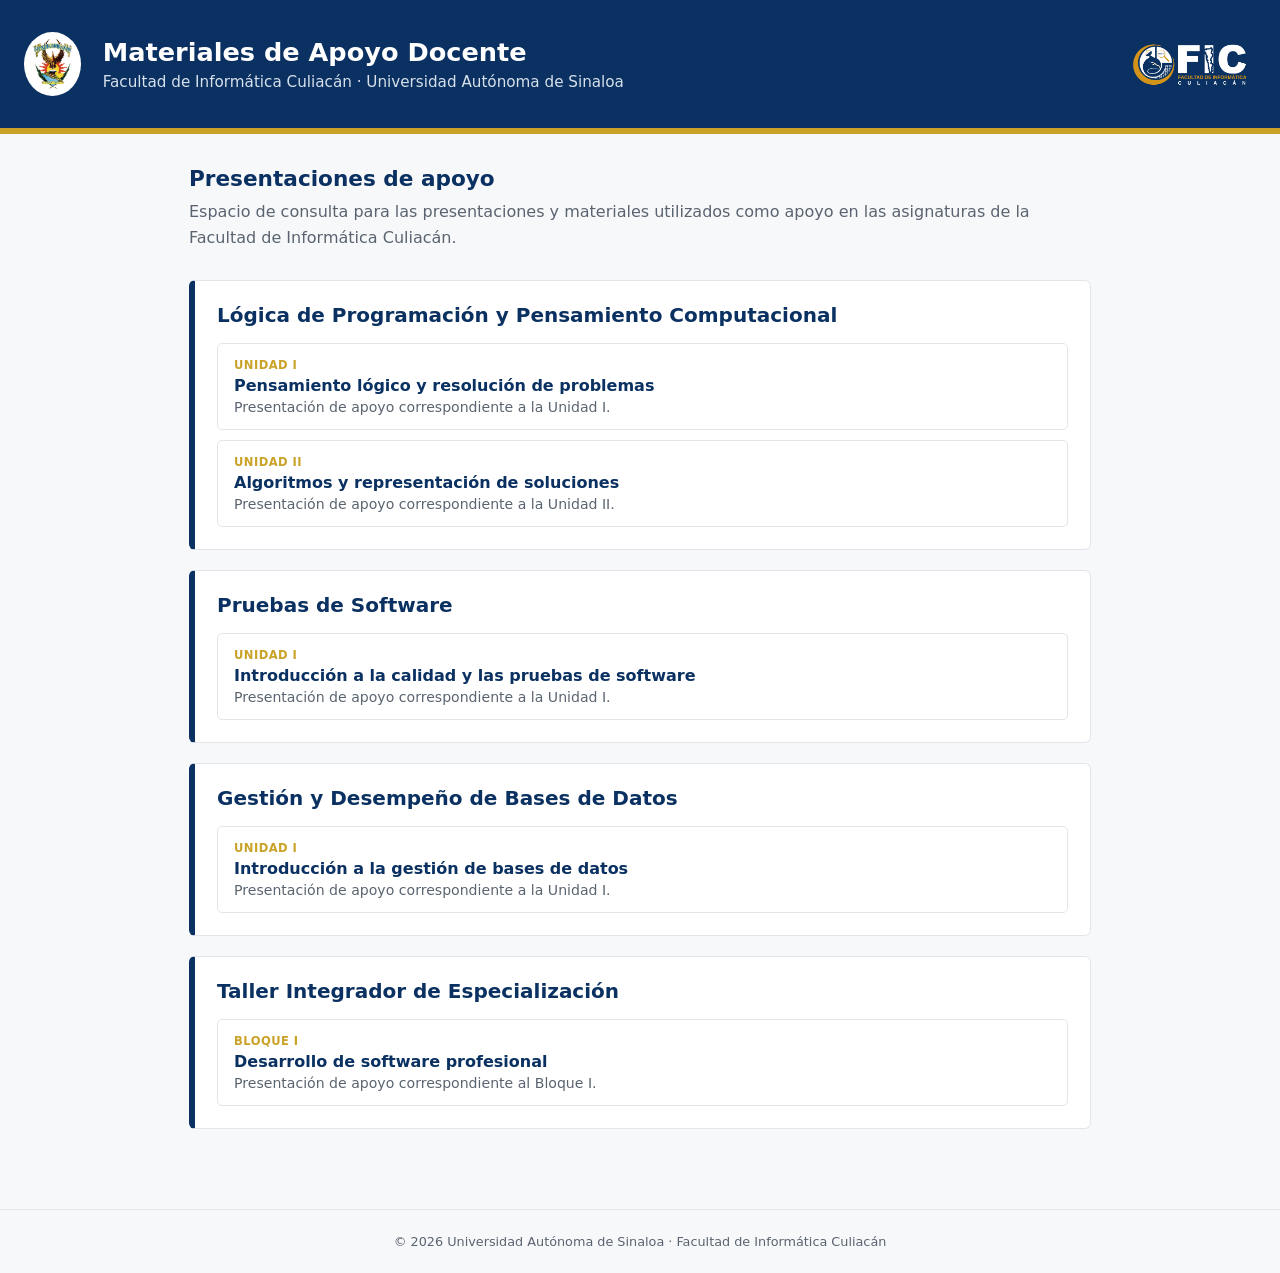
==== index.html @ dc31ddae "feat: configurar GitHub Pages para materiales docentes" ====
<!DOCTYPE html>
<html lang="es">
<head>
  <meta charset="UTF-8">
  <meta name="viewport" content="width=device-width, initial-scale=1.0">

  <title>Materiales de Apoyo Docente · Facultad de Informática Culiacán · UAS</title>

  <style>
    :root {
      --azul-uas: #0a3161;
      --dorado-uas: #c9a227;
      --gris-academico: #5a6470;
      --fondo-claro: #f7f8fa;
      --borde: #e2e6eb;
    }

    * {
      box-sizing: border-box;
    }

    body {
      margin: 0;
      font-family: 'Segoe UI', system-ui, -apple-system, sans-serif;
      background: var(--fondo-claro);
      color: #1c1f24;
    }

    header {
      background: var(--azul-uas);
      color: #fff;
      padding: 32px 24px;
      border-bottom: 6px solid var(--dorado-uas);

      display: flex;
      align-items: center;
      gap: 22px;
      flex-wrap: wrap;
    }

    header img.logo {
      height: 64px;
      width: auto;
      display: block;
    }

    header img.logo-uas {
      background: #fff;
      border-radius: 50%;
      padding: 4px;
    }

    header .titulo {
      flex: 1;
      min-width: 260px;
    }

    header h1 {
      margin: 0 0 6px;
      font-size: 1.6em;
    }

    header p {
      margin: 0;
      color: #d8e0ec;
      font-size: 0.95em;
    }

    main {
      max-width: 950px;
      margin: 0 auto;
      padding: 32px 24px 60px;
    }

    .introduccion {
      margin-bottom: 30px;
    }

    .introduccion h2 {
      margin: 0 0 8px;
      color: var(--azul-uas);
      font-size: 1.35em;
    }

    .introduccion p {
      margin: 0;
      color: var(--gris-academico);
      line-height: 1.6;
    }

    .materia {
      background: #fff;
      border: 1px solid var(--borde);
      border-left: 6px solid var(--azul-uas);
      border-radius: 6px;
      padding: 22px;
      margin-bottom: 20px;
    }

    .materia h2 {
      margin: 0 0 16px;
      color: var(--azul-uas);
      font-size: 1.25em;
    }

    .unidad {
      display: block;
      padding: 14px 16px;
      margin-top: 10px;
      border: 1px solid var(--borde);
      border-radius: 5px;
      text-decoration: none;
      color: inherit;
      background: #fff;
      transition: box-shadow 0.15s ease, transform 0.15s ease;
    }

    .unidad:hover {
      box-shadow: 0 3px 12px rgba(10, 49, 97, 0.12);
      transform: translateY(-1px);
    }

    .unidad .tag {
      display: block;
      margin-bottom: 4px;
      color: var(--dorado-uas);
      font-size: 0.72em;
      font-weight: 700;
      letter-spacing: 0.04em;
      text-transform: uppercase;
    }

    .unidad h3 {
      margin: 0 0 4px;
      color: var(--azul-uas);
      font-size: 1em;
    }

    .unidad p {
      margin: 0;
      color: var(--gris-academico);
      font-size: 0.88em;
    }

    footer {
      text-align: center;
      padding: 24px;
      color: var(--gris-academico);
      font-size: 0.8em;
      border-top: 1px solid var(--borde);
    }
  </style>
</head>

<body>

<header>

  <img
    class="logo logo-uas"
    src="recursos/imagenes/logo-uas.png"
    alt="Escudo de la Universidad Autónoma de Sinaloa"
  >

  <div class="titulo">
    <h1>Materiales de Apoyo Docente</h1>
    <p>
      Facultad de Informática Culiacán · Universidad Autónoma de Sinaloa
    </p>
  </div>

  <img
    class="logo"
    src="recursos/imagenes/logo-fic-2.png"
    alt="Facultad de Informática Culiacán"
  >

</header>

<main>

  <section class="introduccion">

    <h2>Presentaciones de apoyo</h2>

    <p>
      Espacio de consulta para las presentaciones y materiales utilizados
      como apoyo en las asignaturas de la Facultad de Informática Culiacán.
    </p>

  </section>


  <!-- ========================================================= -->
  <!-- LÓGICA DE PROGRAMACIÓN Y PENSAMIENTO COMPUTACIONAL -->
  <!-- ========================================================= -->

  <section class="materia">

    <h2>Lógica de Programación y Pensamiento Computacional</h2>

    <a
      class="unidad"
      href="presentaciones/logica-programacion/unidad-01/01-unidad-01.html"
    >
      <span class="tag">Unidad I</span>
      <h3>Pensamiento lógico y resolución de problemas</h3>
      <p>
        Presentación de apoyo correspondiente a la Unidad I.
      </p>
    </a>

    <a
      class="unidad"
      href="presentaciones/logica-programacion/unidad-02/01-unidad-02.html"
    >
      <span class="tag">Unidad II</span>
      <h3>Algoritmos y representación de soluciones</h3>
      <p>
        Presentación de apoyo correspondiente a la Unidad II.
      </p>
    </a>

  </section>


  <!-- ========================================================= -->
  <!-- PRUEBAS DE SOFTWARE -->
  <!-- ========================================================= -->

  <section class="materia">

    <h2>Pruebas de Software</h2>

    <a
      class="unidad"
      href="presentaciones/pruebas-software/unidad-01/01-calidad-software.html"
    >
      <span class="tag">Unidad I</span>
      <h3>Introducción a la calidad y las pruebas de software</h3>
      <p>
        Presentación de apoyo correspondiente a la Unidad I.
      </p>
    </a>

  </section>


  <!-- ========================================================= -->
  <!-- GESTIÓN Y DESEMPEÑO DE BASES DE DATOS -->
  <!-- ========================================================= -->

  <section class="materia">

    <h2>Gestión y Desempeño de Bases de Datos</h2>

    <a
      class="unidad"
      href="presentaciones/dba/unidad-01/01-unidad-01.html"
    >
      <span class="tag">Unidad I</span>
      <h3>Introducción a la gestión de bases de datos</h3>
      <p>
        Presentación de apoyo correspondiente a la Unidad I.
      </p>
    </a>

  </section>


  <!-- ========================================================= -->
  <!-- TALLER INTEGRADOR -->
  <!-- ========================================================= -->

  <section class="materia">

    <h2>Taller Integrador de Especialización</h2>

    <a
      class="unidad"
      href="presentaciones/taller-integrador/bloque-01/01-bloque-01.html"
    >
      <span class="tag">Bloque I</span>
      <h3>Desarrollo de software profesional</h3>
      <p>
        Presentación de apoyo correspondiente al Bloque I.
      </p>
    </a>

  </section>

</main>

<footer>

  © 2026 Universidad Autónoma de Sinaloa ·
  Facultad de Informática Culiacán

</footer>

</body>
</html>
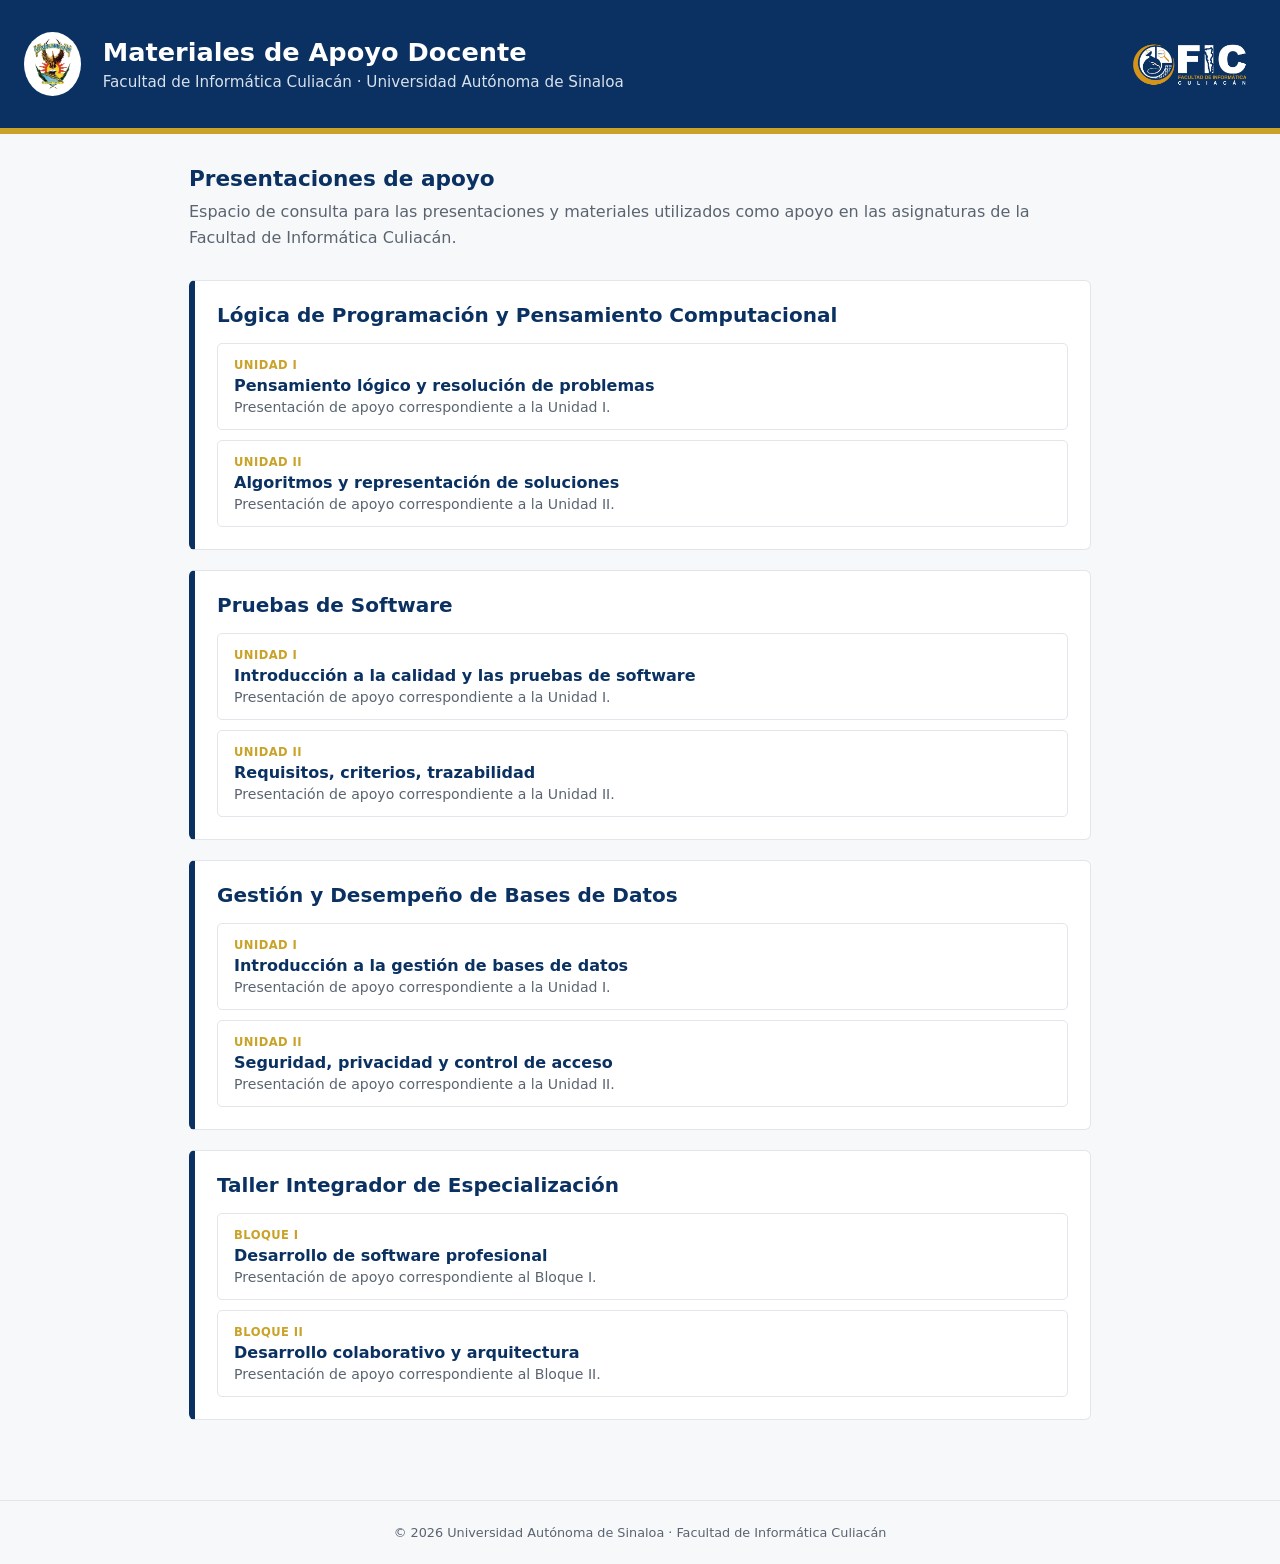
==== commit 1bad5ccf: "feat: ajuste index para incluir referencia a materiales de unidad 2" ====
--- a/index.html
+++ b/index.html
@@ -243,6 +243,17 @@
       </p>
     </a>
 
+    <a
+    class="unidad"
+    href="presentaciones/pruebas-software/unidad-02/02-requisitos-criterios-trazabilidad.html"
+  >
+    <span class="tag">Unidad II</span>
+    <h3>Requisitos, criterios, trazabilidad</h3>
+    <p>
+      Presentación de apoyo correspondiente a la Unidad II.
+    </p>
+  </a>
+
   </section>
 
 
@@ -265,6 +276,17 @@
       </p>
     </a>
 
+    <a
+    class="unidad"
+    href="presentaciones/dba/unidad-02/02-unidad-02.html"
+  >
+    <span class="tag">Unidad II</span>
+    <h3>Seguridad, privacidad y control de acceso</h3>
+    <p>
+      Presentación de apoyo correspondiente a la Unidad II.
+    </p>
+  </a>
+
   </section>
 
 
@@ -287,6 +309,17 @@
       </p>
     </a>
 
+    <a
+      class="unidad"
+      href="presentaciones/taller-integrador/bloque-02/02-bloque-02.html"
+    >
+      <span class="tag">Bloque II</span>
+      <h3>Desarrollo colaborativo y arquitectura</h3>
+      <p>
+        Presentación de apoyo correspondiente al Bloque II.
+      </p>
+    </a>
+
   </section>
 
 </main>
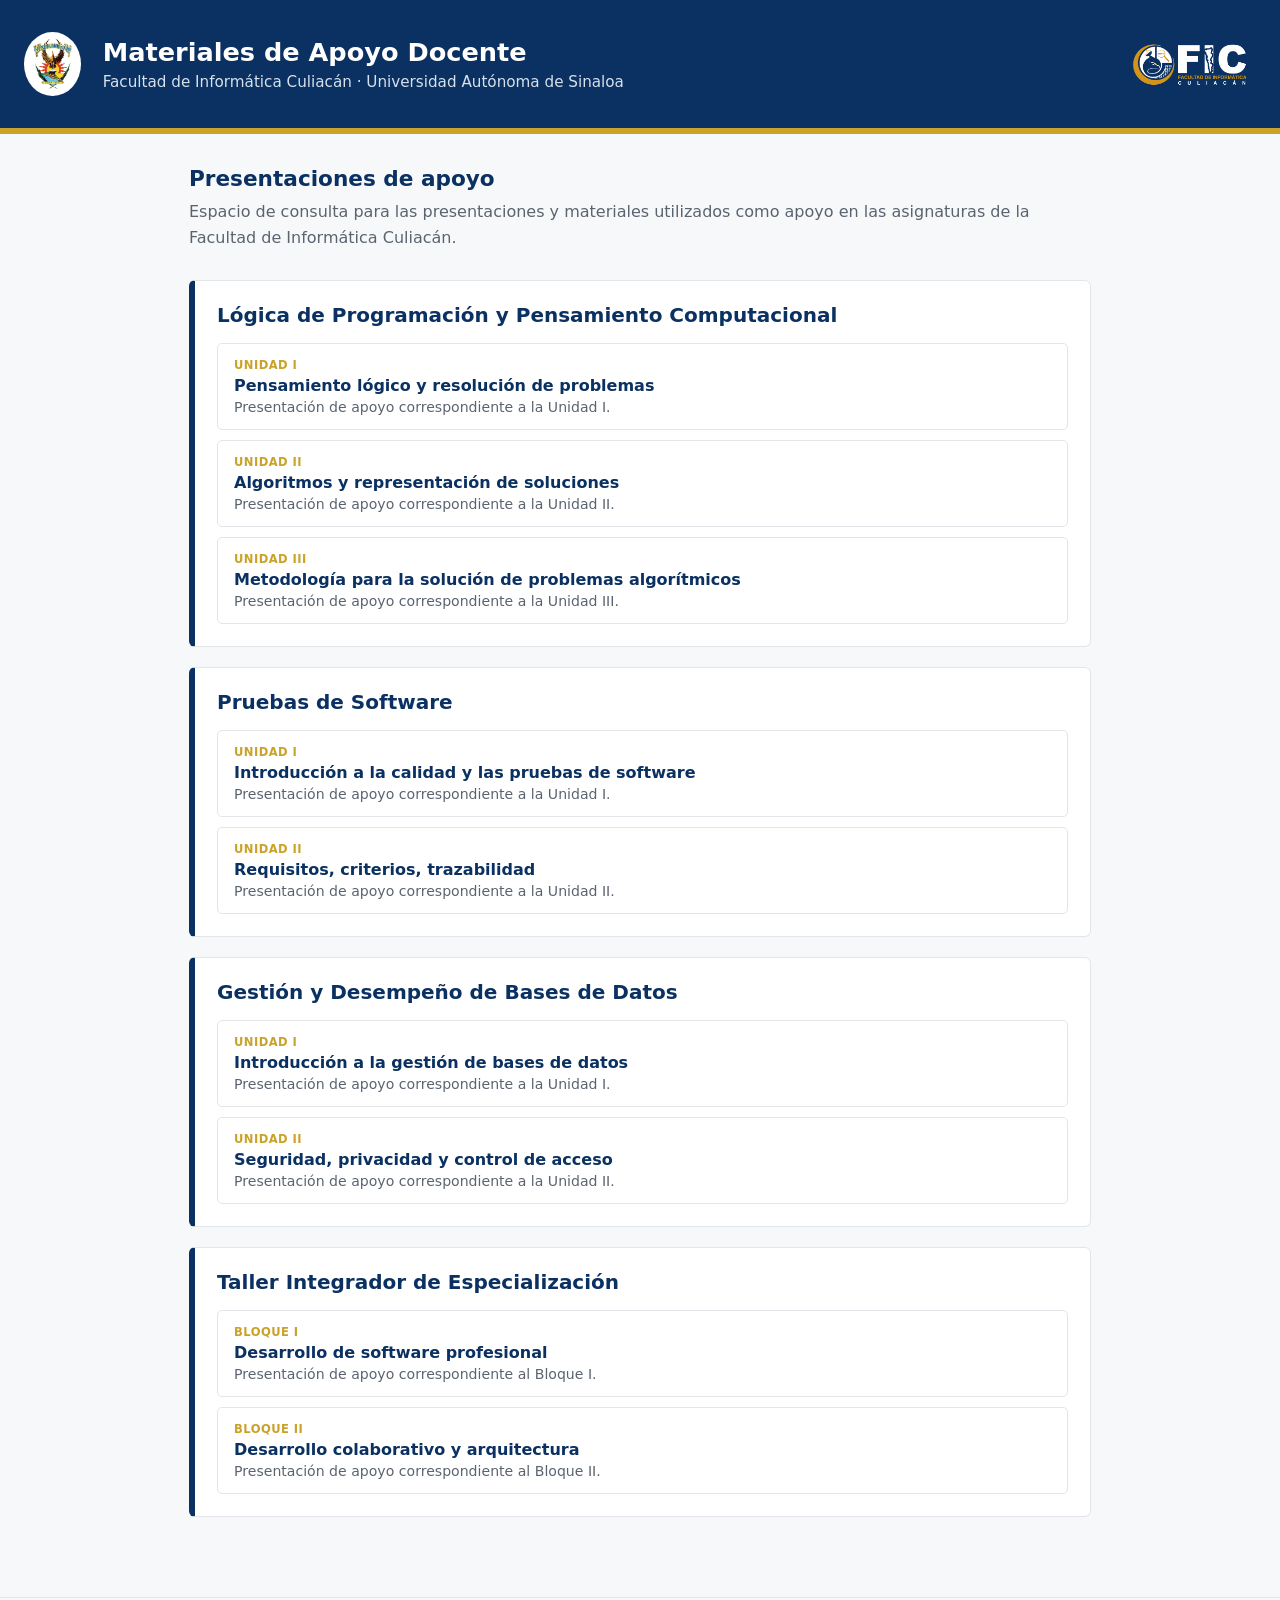
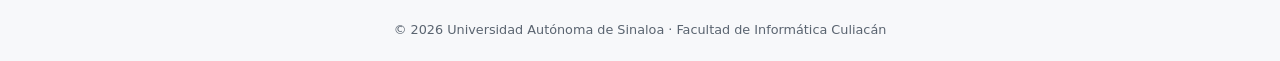
==== commit 17fb9586: "feat: agregar referecia material unidad 03 de lógica de programación" ====
--- a/index.html
+++ b/index.html
@@ -212,12 +212,23 @@
 
     <a
       class="unidad"
-      href="presentaciones/logica-programacion/unidad-02/01-unidad-02.html"
+      href="presentaciones/logica-programacion/unidad-02/02-unidad-02.html"
     >
       <span class="tag">Unidad II</span>
       <h3>Algoritmos y representación de soluciones</h3>
       <p>
         Presentación de apoyo correspondiente a la Unidad II.
+      </p>
+    </a>
+
+    <a
+      class="unidad"
+      href="presentaciones/logica-programacion/unidad-03/03-unidad-03.html"
+    >
+      <span class="tag">Unidad III</span>
+      <h3>Metodología para la solución de problemas algorítmicos</h3>
+      <p>
+        Presentación de apoyo correspondiente a la Unidad III.
       </p>
     </a>
 
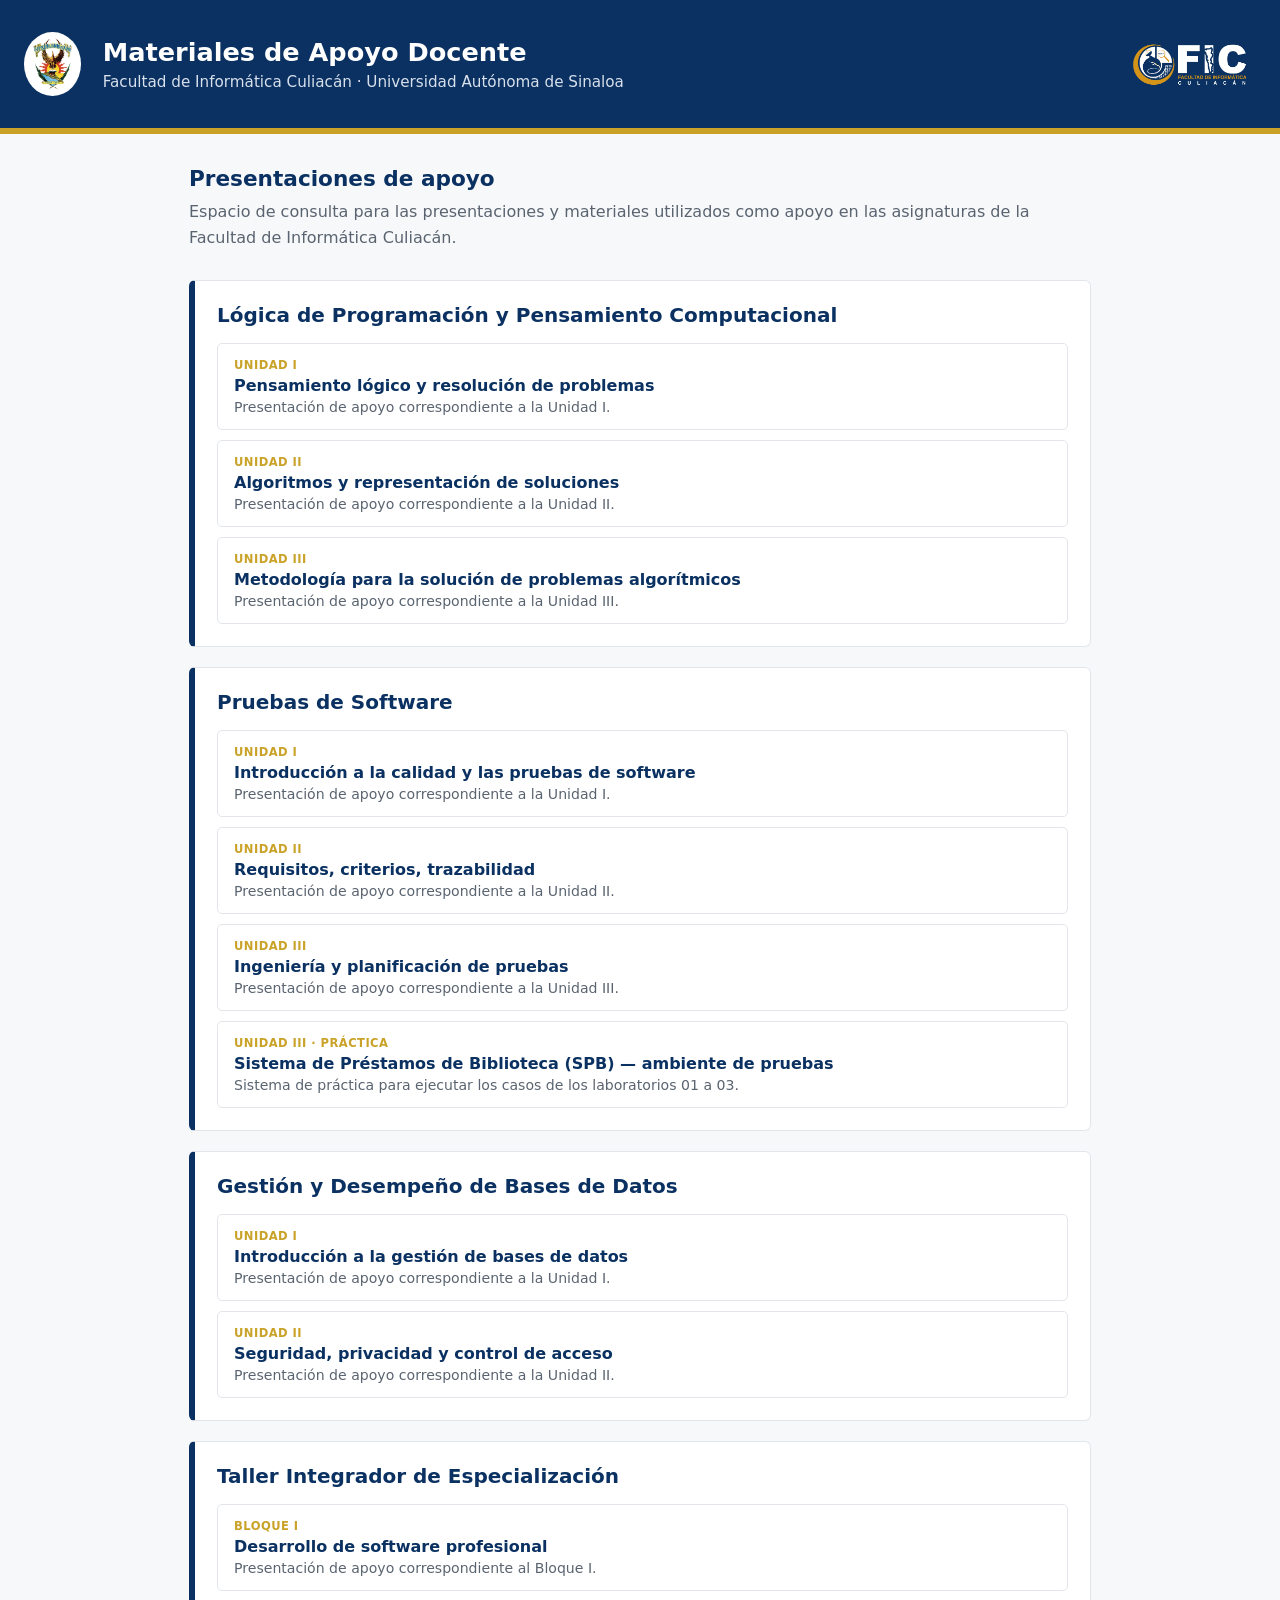
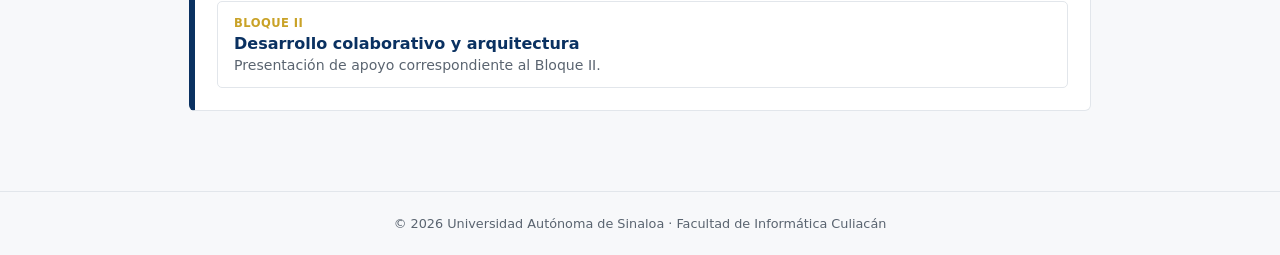
==== commit 472d623b: "feat: agregar material para la unidad 3 de pruebas de software - Presentación de la Unidad III (Inge" ====
--- a/index.html
+++ b/index.html
@@ -265,6 +265,28 @@
     </p>
   </a>
 
+    <a
+      class="unidad"
+      href="presentaciones/pruebas-software/unidad-03/03-ingenieria-planificacion-pruebas.html"
+    >
+      <span class="tag">Unidad III</span>
+      <h3>Ingeniería y planificación de pruebas</h3>
+      <p>
+        Presentación de apoyo correspondiente a la Unidad III.
+      </p>
+    </a>
+
+    <a
+      class="unidad"
+      href="presentaciones/pruebas-software/unidad-03/unidad03_spb_practica.html"
+    >
+      <span class="tag">Unidad III · Práctica</span>
+      <h3>Sistema de Préstamos de Biblioteca (SPB) — ambiente de pruebas</h3>
+      <p>
+        Sistema de práctica para ejecutar los casos de los laboratorios 01 a 03.
+      </p>
+    </a>
+
   </section>
 
 
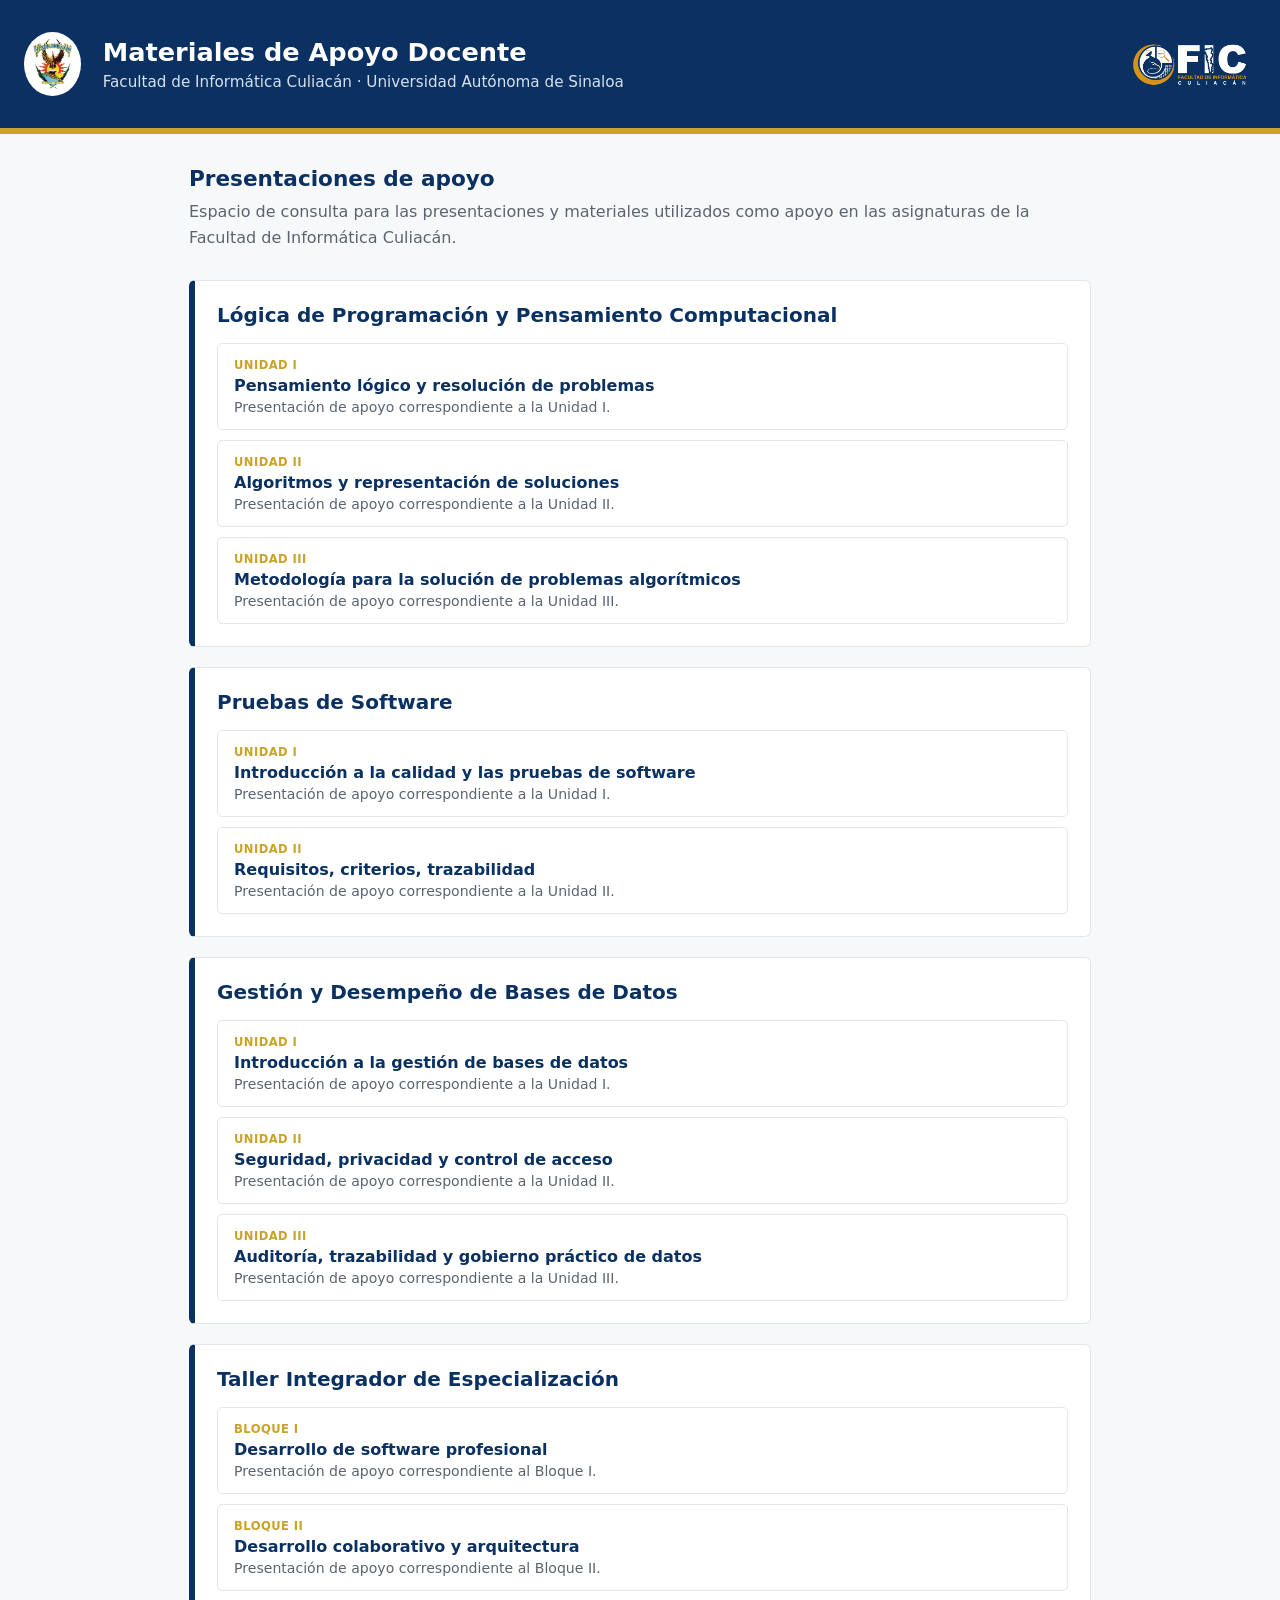
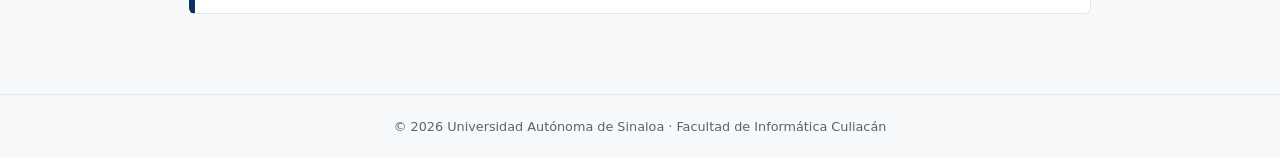
==== commit 08fd3b30: "feat: agregar materiales para la unidad 03 de dba" ====
--- a/index.html
+++ b/index.html
@@ -265,28 +265,6 @@
     </p>
   </a>
 
-    <a
-      class="unidad"
-      href="presentaciones/pruebas-software/unidad-03/03-ingenieria-planificacion-pruebas.html"
-    >
-      <span class="tag">Unidad III</span>
-      <h3>Ingeniería y planificación de pruebas</h3>
-      <p>
-        Presentación de apoyo correspondiente a la Unidad III.
-      </p>
-    </a>
-
-    <a
-      class="unidad"
-      href="presentaciones/pruebas-software/unidad-03/unidad03_spb_practica.html"
-    >
-      <span class="tag">Unidad III · Práctica</span>
-      <h3>Sistema de Préstamos de Biblioteca (SPB) — ambiente de pruebas</h3>
-      <p>
-        Sistema de práctica para ejecutar los casos de los laboratorios 01 a 03.
-      </p>
-    </a>
-
   </section>
 
 
@@ -320,6 +298,17 @@
     </p>
   </a>
 
+    <a
+      class="unidad"
+      href="presentaciones/dba/unidad-03/03-unidad-03.html"
+    >
+      <span class="tag">Unidad III</span>
+      <h3>Auditoría, trazabilidad y gobierno práctico de datos</h3>
+      <p>
+        Presentación de apoyo correspondiente a la Unidad III.
+      </p>
+    </a>
+
   </section>
 
 
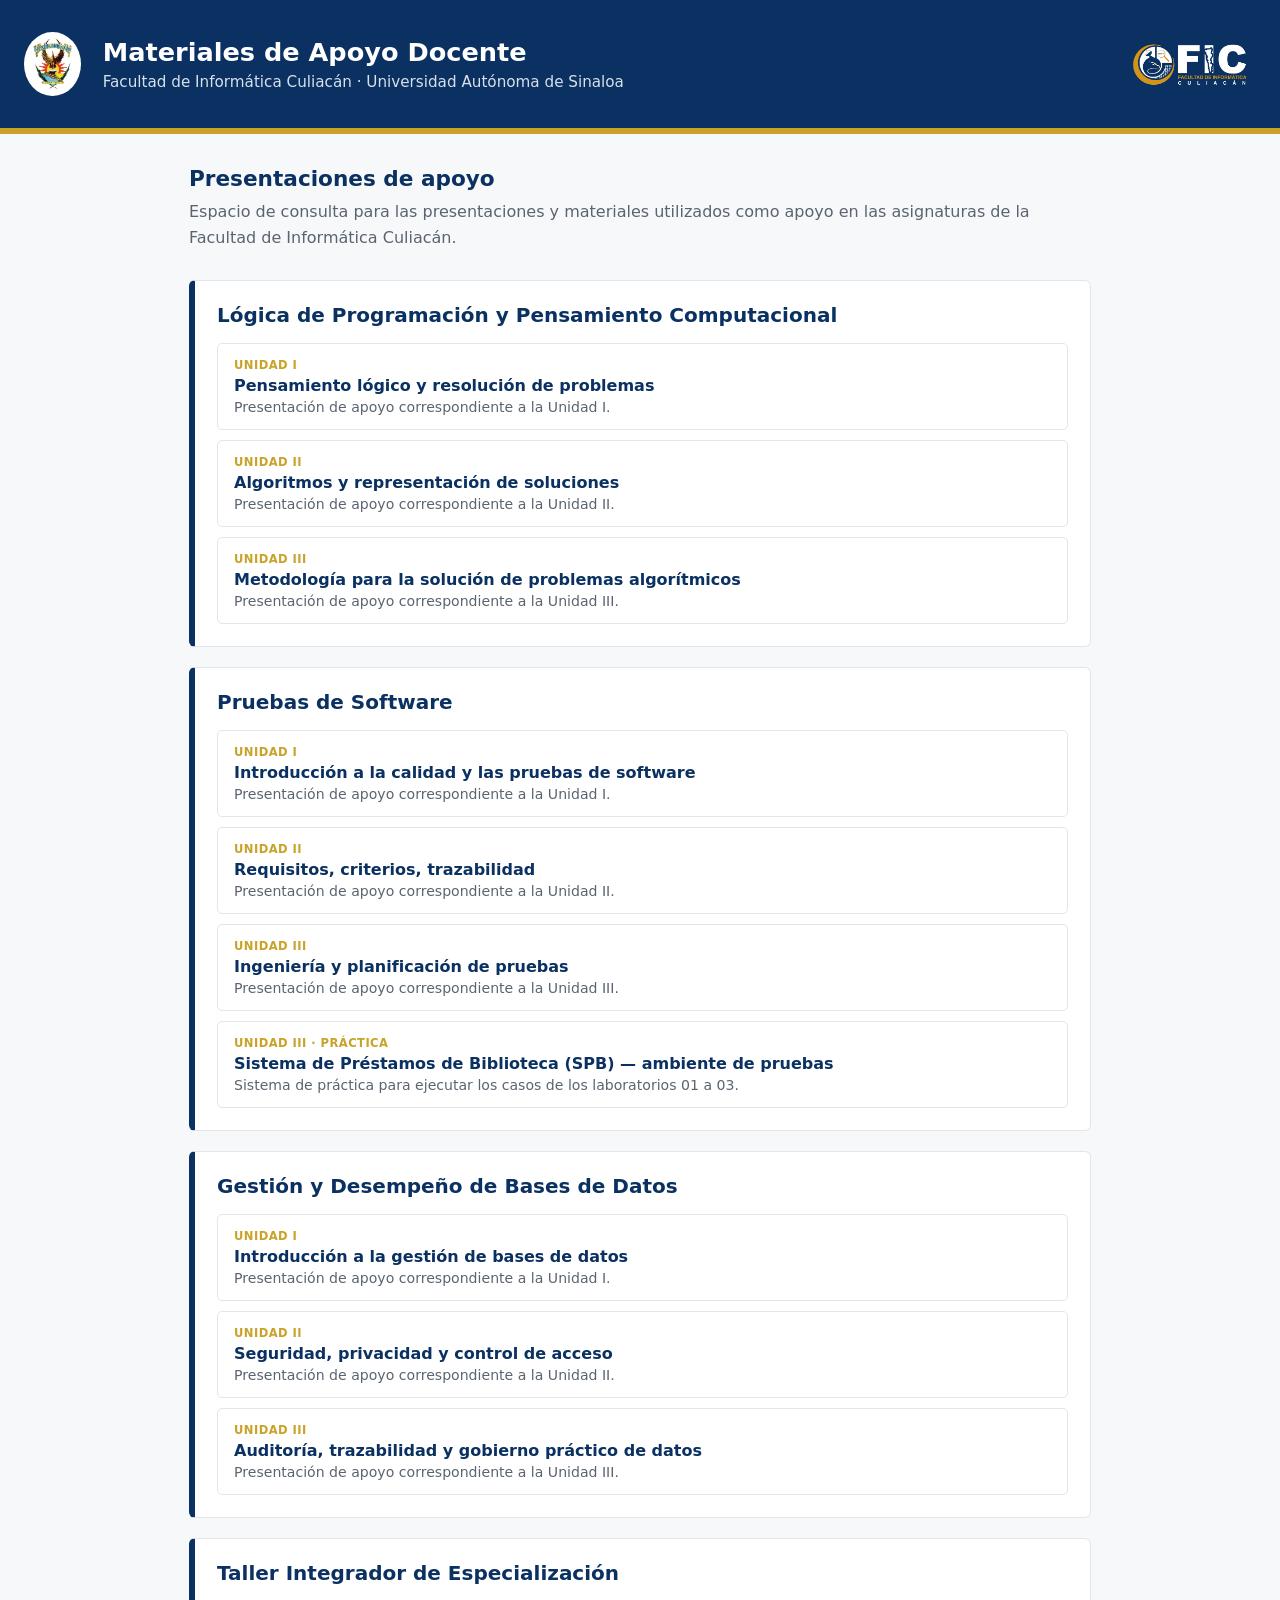
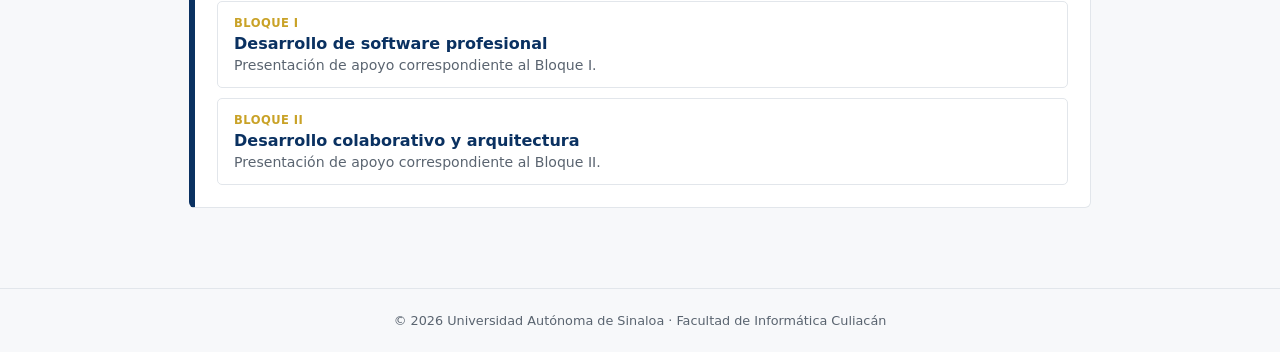
==== commit 1c28db43: "Merge branch 'main' of https://github.com/Instructorfic/academic-instructor-materials" ====
--- a/index.html
+++ b/index.html
@@ -265,6 +265,28 @@
     </p>
   </a>
 
+    <a
+      class="unidad"
+      href="presentaciones/pruebas-software/unidad-03/03-ingenieria-planificacion-pruebas.html"
+    >
+      <span class="tag">Unidad III</span>
+      <h3>Ingeniería y planificación de pruebas</h3>
+      <p>
+        Presentación de apoyo correspondiente a la Unidad III.
+      </p>
+    </a>
+
+    <a
+      class="unidad"
+      href="presentaciones/pruebas-software/unidad-03/unidad03_spb_practica.html"
+    >
+      <span class="tag">Unidad III · Práctica</span>
+      <h3>Sistema de Préstamos de Biblioteca (SPB) — ambiente de pruebas</h3>
+      <p>
+        Sistema de práctica para ejecutar los casos de los laboratorios 01 a 03.
+      </p>
+    </a>
+
   </section>
 
 
